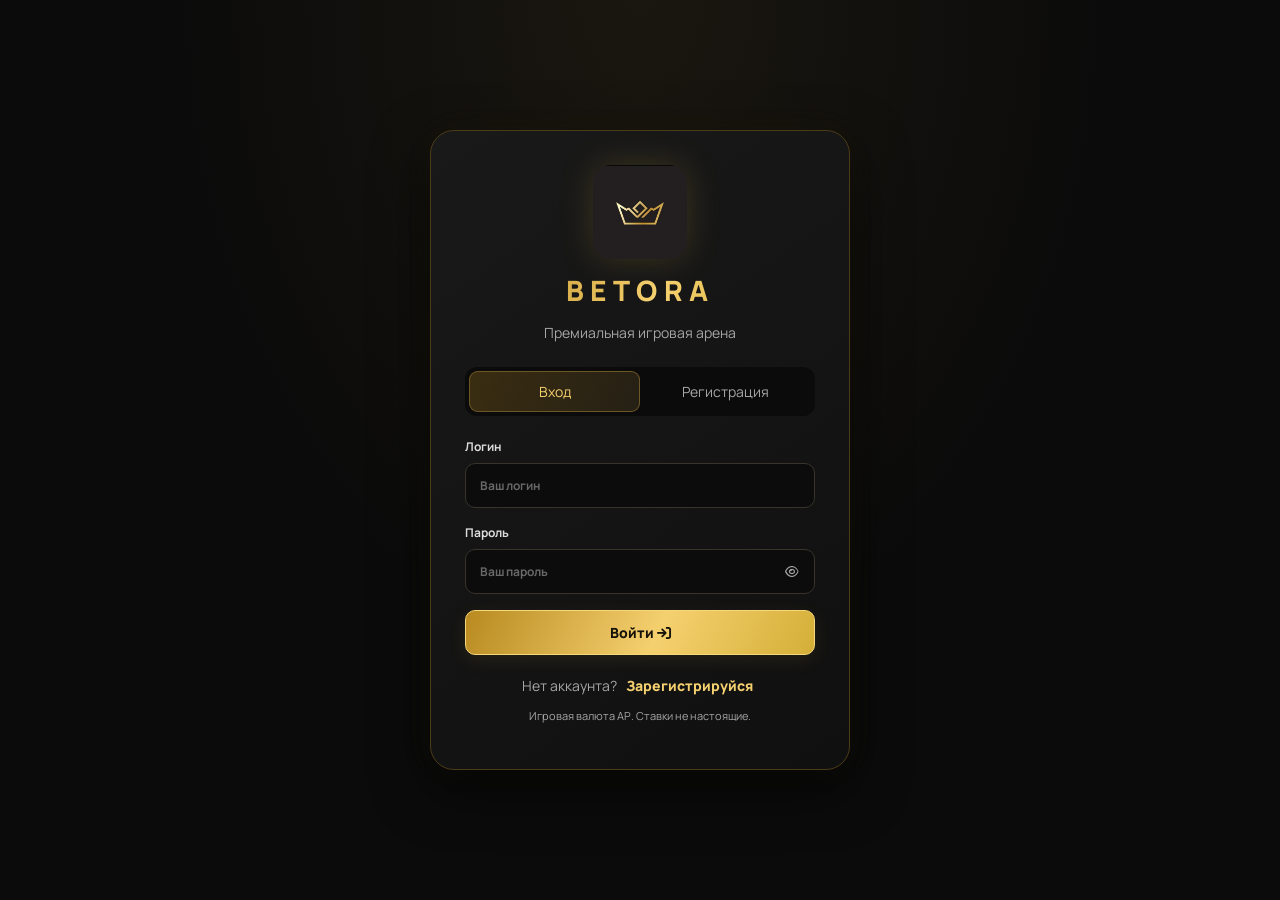
==== index.html @ 0d64f470 "Add files via upload" ====
<!doctype html>
<html lang="ru">
<head>
<meta charset="utf-8"><meta name="viewport" content="width=device-width,initial-scale=1">
<meta name="theme-color" content="#0b0b0b"><title>BETORA — вход</title>
<link rel="icon" href="/assets/logo.png"><link rel="stylesheet" href="/assets/css/style.css">
<link rel="stylesheet" href="https://cdnjs.cloudflare.com/ajax/libs/font-awesome/6.5.2/css/all.min.css">
</head>
<body class="auth-page">
<main class="auth-card">
  <img class="brand-logo" src="/assets/logo.png" alt="Корона BETORA">
  <div class="brand-name">BETORA</div><p class="muted center">Премиальная игровая арена</p>
  <div class="auth-tabs"><button class="tab active" data-auth-tab="login">Вход</button><button class="tab" data-auth-tab="register">Регистрация</button></div>
  <form id="login-form" class="form-stack">
    <label>Логин<input name="login" autocomplete="username" minlength="3" required maxlength="32" placeholder="Ваш логин"></label>
    <label>Пароль<div class="password-wrap"><input name="password" type="password" autocomplete="current-password" required placeholder="Ваш пароль"><button class="eye" type="button" aria-label="Показать пароль"><i class="fa-regular fa-eye"></i></button></div></label>
    <button class="gold-button" type="submit">Войти <i class="fa-solid fa-arrow-right-to-bracket"></i></button>
  </form>
  <form id="register-form" class="form-stack hidden">
    <label>Ваш ник в Minecraft<input name="mc_nick" required minlength="3" maxlength="16" pattern="[A-Za-z0-9_]{3,16}" placeholder="Steve_123"></label>
    <label>Придумайте логин<input name="login" required minlength="3" maxlength="32" pattern="[A-Za-z0-9_.-]{3,32}" autocomplete="username" placeholder="От 3 символов"></label>
    <label>Придумайте пароль<div class="password-wrap"><input name="password" type="password" required minlength="6" autocomplete="new-password" placeholder="Минимум 6 символов"><button class="eye" type="button" aria-label="Показать пароль"><i class="fa-regular fa-eye"></i></button></div></label>
    <button class="gold-button" type="submit">Создать аккаунт <i class="fa-solid fa-user-plus"></i></button>
  </form>
  <p class="auth-switch muted" id="auth-switch">Нет аккаунта? <button type="button" data-auth-tab="register">Зарегистрируйся</button></p>
  <p class="tiny muted center">Игровая валюта АР. Ставки не настоящие.</p>
</main>
<div id="toast-root" class="toast-root"></div>
<script src="/assets/js/common.js"></script><script src="/assets/js/auth.js"></script>
</body></html>
---- assets/css/style.css ----
@import url('https://fonts.googleapis.com/css2?family=Manrope:wght@400;500;600;700;800&display=swap');
:root{--bg:#0b0b0b;--panel:#161616;--panel2:#1d1d1d;--gold:#D4AF37;--gold2:#F5D06F;--text:#f5f5f5;--muted:#a6a6a6;--line:#343027;--danger:#ff6d70;--success:#65d6a1;--gold-grad:linear-gradient(115deg,#b88a20,#f5d06f 55%,#d4af37);--shadow:0 18px 55px #0009}
*{box-sizing:border-box}html{min-height:100%;background:var(--bg)}body{margin:0;background:radial-gradient(ellipse at top,#1a1710 0,#0b0b0b 52%);color:var(--text);font-family:Manrope,Arial,sans-serif;min-height:100vh;font-size:14px}button,input,select{font:inherit}button{cursor:pointer}a{color:inherit;text-decoration:none}.hidden{display:none!important}.muted{color:var(--muted)}.center{text-align:center}.tiny{font-size:11px;line-height:1.6}.gold-text{color:var(--gold2)}.brand-logo{width:94px;height:94px;object-fit:contain;border-radius:18px;display:block;margin:0 auto 12px;filter:drop-shadow(0 0 16px #d4af3730)}.brand-name{font-weight:800;letter-spacing:.22em;text-align:center;font-size:28px;background:var(--gold-grad);color:transparent;background-clip:text}.auth-page{display:grid;place-items:center;padding:24px}.auth-card{width:min(100%,420px);padding:34px;background:linear-gradient(145deg,#191919,#101010);border:1px solid #4b3c18;border-radius:24px;box-shadow:var(--shadow),0 0 32px #d4af370b}.auth-tabs{display:grid;grid-template-columns:1fr 1fr;padding:4px;border-radius:12px;background:#0b0b0b;margin:25px 0 22px}.tab{border:0;background:transparent;color:var(--muted);padding:11px;border-radius:9px}.tab.active{background:linear-gradient(110deg,#3a2d11,#252015);color:var(--gold2);box-shadow:inset 0 0 0 1px #6d5625}.form-stack{display:flex;flex-direction:column;gap:16px}.form-stack label,.modal-card label,.stake-label{display:flex;flex-direction:column;gap:8px;color:#ddd;font-size:12px;font-weight:700}input,select{width:100%;min-width:0;background:#0c0c0c;border:1px solid #38342a;color:var(--text);padding:13px 14px;border-radius:10px;outline:none;transition:border .2s,box-shadow .2s}input:focus,select:focus{border-color:var(--gold);box-shadow:0 0 0 3px #d4af3718}input::placeholder{color:#686868}.password-wrap{display:flex;position:relative}.password-wrap input{padding-right:46px}.eye{position:absolute;right:4px;top:4px;bottom:4px;width:38px;background:transparent;border:0;color:var(--muted)}.gold-button,.outline-button,.icon-button{border-radius:10px;padding:12px 16px;font-weight:800;transition:transform .18s,filter .18s,border .18s}.gold-button{background:var(--gold-grad);border:1px solid #f6d779;color:#16120a;box-shadow:0 5px 18px #d4af3719}.gold-button:hover{filter:brightness(1.08);transform:translateY(-1px)}.gold-button:disabled{opacity:.45;cursor:not-allowed;transform:none}.outline-button{background:#171611;color:var(--gold2);border:1px solid #665321}.outline-button:hover{border-color:var(--gold)}.icon-button{background:#171717;border:1px solid #353535;color:#ddd;padding:10px 12px}.auth-switch{text-align:center;margin:20px 0 8px}.auth-switch button{border:0;background:transparent;color:var(--gold2);font-weight:800}.app-shell{max-width:1440px;margin:auto;min-height:100vh;display:flex;flex-direction:column}.topbar{display:flex;align-items:center;justify-content:space-between;padding:20px clamp(16px,4vw,52px);gap:18px;border-bottom:1px solid #28251c;background:#0c0c0ce8;position:sticky;top:0;z-index:5;backdrop-filter:blur(16px)}.brand{display:flex;align-items:center;gap:12px;font-weight:800;letter-spacing:.16em}.brand img{width:48px;height:42px;object-fit:contain}.brand.compact{font-size:19px}.brand small{font-size:9px;color:var(--gold2);letter-spacing:.1em}.user-tools{display:flex;align-items:center;gap:10px}.balance-chip{display:flex;flex-direction:column;gap:3px;background:transparent;color:var(--text);border:0;text-align:right;padding:4px 10px}.balance-chip span{font-size:12px;color:var(--muted)}.balance-chip strong{font-size:12px}.balance-chip b{color:var(--gold2)}.main-tabs{display:flex;gap:7px;padding:16px clamp(16px,4vw,52px);border-bottom:1px solid #28251c;overflow:auto}.main-tabs button{white-space:nowrap;display:flex;align-items:center;gap:9px;background:transparent;border:1px solid transparent;color:#aaa;padding:12px 15px;border-radius:10px;font-weight:700}.main-tabs button.active,.main-tabs button:hover{color:var(--gold2);background:#d4af370d;border-color:#59471d}.content{padding:30px clamp(16px,4vw,52px);flex:1}.section-heading{display:flex;align-items:center;justify-content:space-between;gap:16px;margin-bottom:24px}.section-heading h1{font-size:clamp(25px,4vw,34px);margin:4px 0 0;letter-spacing:-.04em}.eyebrow{color:var(--gold);font-size:10px;letter-spacing:.17em;font-weight:800;margin:0}.live-pill{border:1px solid #3c3523;border-radius:99px;padding:8px 12px;color:#c6b987;font-size:11px}.live-pill i{display:inline-block;width:6px;height:6px;background:var(--success);border-radius:50%;margin-right:6px;box-shadow:0 0 10px #65d6a1}.match-grid{display:grid;grid-template-columns:repeat(2,minmax(0,1fr));gap:14px}.match-card{background:linear-gradient(145deg,#191919,#111);border:1px solid #302c21;border-radius:16px;padding:18px;min-width:0;transition:border .2s,transform .2s}.match-card:hover{border-color:#76602a;transform:translateY(-2px)}.match-meta{display:flex;justify-content:space-between;gap:8px;color:var(--muted);font-size:11px;margin-bottom:18px}.league{color:var(--gold2)}.teams{display:grid;grid-template-columns:1fr auto 1fr;align-items:center;gap:12px;margin-bottom:20px}.team{font-weight:800;font-size:14px;overflow-wrap:anywhere}.team:last-child{text-align:right}.versus{color:#666;font-size:10px;font-weight:800}.odds-row{display:grid;grid-template-columns:repeat(3,minmax(0,1fr));gap:8px}.odd-button{border:1px solid #39352a;background:#202019;color:#ddd;border-radius:9px;padding:11px 5px;display:flex;flex-direction:column;gap:4px;align-items:center}.odd-button span{font-size:10px;color:#999}.odd-button strong{color:var(--gold2);font-size:14px}.odd-button:hover,.odd-button.selected{background:#392e12;border-color:var(--gold);box-shadow:0 0 14px #d4af3715}.subtabs{display:flex;gap:8px;margin:-8px 0 22px}.subtabs button{border:1px solid #343027;background:#171717;color:#aaa;border-radius:9px;padding:10px 18px}.subtabs button.active{border-color:var(--gold);color:var(--gold2);background:#d4af3712}.site-footer{padding:22px;text-align:center;color:#777;font-size:11px;border-top:1px solid #24221b}.coupon{position:fixed;right:24px;bottom:24px;width:330px;max-height:75vh;overflow:auto;z-index:9;background:#171715;border:1px solid #665321;border-radius:18px;padding:18px;box-shadow:var(--shadow),0 0 28px #d4af3710}.coupon-head{display:flex;justify-content:space-between;align-items:center;margin-bottom:12px}.coupon-head h2{font-size:19px;margin:5px 0}.coupon-items{display:flex;flex-direction:column;gap:8px;max-height:220px;overflow:auto}.coupon-item{border:1px solid #343027;background:#101010;padding:11px;border-radius:10px;display:grid;grid-template-columns:1fr auto;gap:8px}.coupon-item strong{font-size:12px}.coupon-item small{display:block;color:var(--muted);margin-top:5px}.remove-pick{border:0;background:transparent;color:#aaa}.empty-state{padding:22px 8px;color:#777;text-align:center;font-size:12px}.stake-label{margin-top:15px}.payout-row{display:flex;justify-content:space-between;gap:8px;font-size:12px;color:#aaa;margin:14px 0}.payout-row strong{color:var(--gold2)}.full{width:100%}.coupon .tiny{text-align:center}.coupon-backdrop{display:none}.modal{position:fixed;inset:0;background:#000b;z-index:20;display:none;align-items:center;justify-content:center;padding:18px;backdrop-filter:blur(7px)}.modal.open{display:flex;animation:fadeIn .18s ease}.modal-card{position:relative;width:min(100%,440px);padding:28px;background:linear-gradient(145deg,#1b1b19,#111);border:1px solid #665321;border-radius:18px;box-shadow:var(--shadow)}.modal-card.wide{width:min(100%,650px);max-height:90vh;overflow:auto}.modal-card h2{margin:4px 0 16px}.modal-card p{line-height:1.7;color:#bbb}.modal-close{position:absolute;right:14px;top:14px;border:0;background:transparent;color:#999;font-size:18px}.modal-balance{margin:0 0 18px}.modal-balance strong{color:var(--gold2)}.button-row{display:flex;gap:10px;margin-top:16px}.button-row>*{flex:1}.table-wrap{overflow:auto;border:1px solid #302c21;border-radius:14px;background:#141414}table{width:100%;border-collapse:collapse;min-width:650px}th,td{text-align:left;padding:14px 16px;border-bottom:1px solid #2b2922;font-size:12px}th{color:var(--gold2);font-size:10px;text-transform:uppercase;letter-spacing:.08em;background:#1b1a16}td{color:#ddd}tr:last-child td{border-bottom:0}.status{display:inline-block;border-radius:99px;padding:5px 8px;font-size:10px;font-weight:800;background:#29261e;color:#e0c66f}.status.won,.status.done{background:#123426;color:#7de1b2}.status.lost{background:#3a2020;color:#ff9a9c}.status.pending{background:#29261e;color:#e0c66f}.table-actions{display:flex;gap:6px;flex-wrap:wrap}.small-button{border:1px solid #54451f;background:#242015;color:var(--gold2);padding:7px 9px;border-radius:7px;font-size:11px;font-weight:700}.small-button.danger{border-color:#6b3030;color:#ff9a9c;background:#241515}.search-input{max-width:280px}.admin-label{color:var(--gold2);font-size:12px}.count-badge{background:var(--gold-grad);color:#15120a;border-radius:99px;padding:2px 6px;font-size:10px}.admin-tabs{flex-wrap:wrap}.toast-root{position:fixed;top:18px;right:18px;z-index:100;display:flex;flex-direction:column;gap:8px;width:min(360px,calc(100vw - 36px))}.toast{background:#1d1d1a;border:1px solid #55451e;border-left:3px solid var(--gold);border-radius:10px;padding:13px 15px;box-shadow:var(--shadow);animation:slideIn .2s ease;font-size:12px}.toast.error{border-left-color:var(--danger)}.toast.success{border-left-color:var(--success)}.skeleton-card{height:180px;border-radius:15px;background:linear-gradient(90deg,#171717 25%,#24231f 45%,#171717 65%);background-size:250% 100%;animation:shimmer 1.4s infinite;border:1px solid #28251c}.admin-form-grid{display:grid;grid-template-columns:1fr 1fr;gap:12px}.admin-form-grid label{display:flex;flex-direction:column;gap:6px;font-size:11px;color:#bbb}.admin-form-grid .span-two{grid-column:1/-1}
@keyframes shimmer{to{background-position:-250% 0}}@keyframes fadeIn{from{opacity:0}to{opacity:1}}@keyframes slideIn{from{transform:translateY(-8px);opacity:0}to{transform:translateY(0);opacity:1}}
@media(max-width:900px){.match-grid{grid-template-columns:1fr}.coupon{right:14px;bottom:14px}.content{padding-top:24px}.main-tabs{padding-top:10px;padding-bottom:10px}}@media(max-width:650px){.topbar{padding:13px 14px;align-items:flex-start}.brand.compact{font-size:15px;gap:6px}.brand img{width:35px;height:35px}.user-tools{gap:5px;flex-wrap:wrap;justify-content:flex-end}.balance-chip{padding:3px;font-size:10px}.balance-chip span{max-width:90px;overflow:hidden;text-overflow:ellipsis}.user-tools .outline-button{font-size:11px;padding:9px}.content{padding:22px 14px}.section-heading{align-items:flex-start;flex-direction:column}.section-heading .search-input{max-width:none}.auth-card{padding:25px 20px}.coupon{width:auto;left:0;right:0;bottom:0;max-height:82vh;border-radius:20px 20px 0 0;transform:translateY(calc(100% - 70px));transition:transform .25s ease;z-index:15;padding-bottom:max(18px,env(safe-area-inset-bottom))}.coupon.open{transform:translateY(0)}.coupon:before{content:"";display:block;width:42px;height:4px;border-radius:4px;background:#6e6040;margin:-8px auto 14px}.coupon-backdrop.open{display:block;position:fixed;inset:0;background:#0009;z-index:14}.coupon-head{margin-bottom:8px}.coupon:not(.open) .coupon-items,.coupon:not(.open) .stake-label,.coupon:not(.open) .payout-row,.coupon:not(.open) #place-bet,.coupon:not(.open)>.tiny{display:none}.button-row{flex-direction:column}.admin-form-grid{grid-template-columns:1fr}.admin-form-grid .span-two{grid-column:auto}.admin-label{display:none}.site-footer{padding:18px 14px}.teams{gap:7px}.team{font-size:12px}}
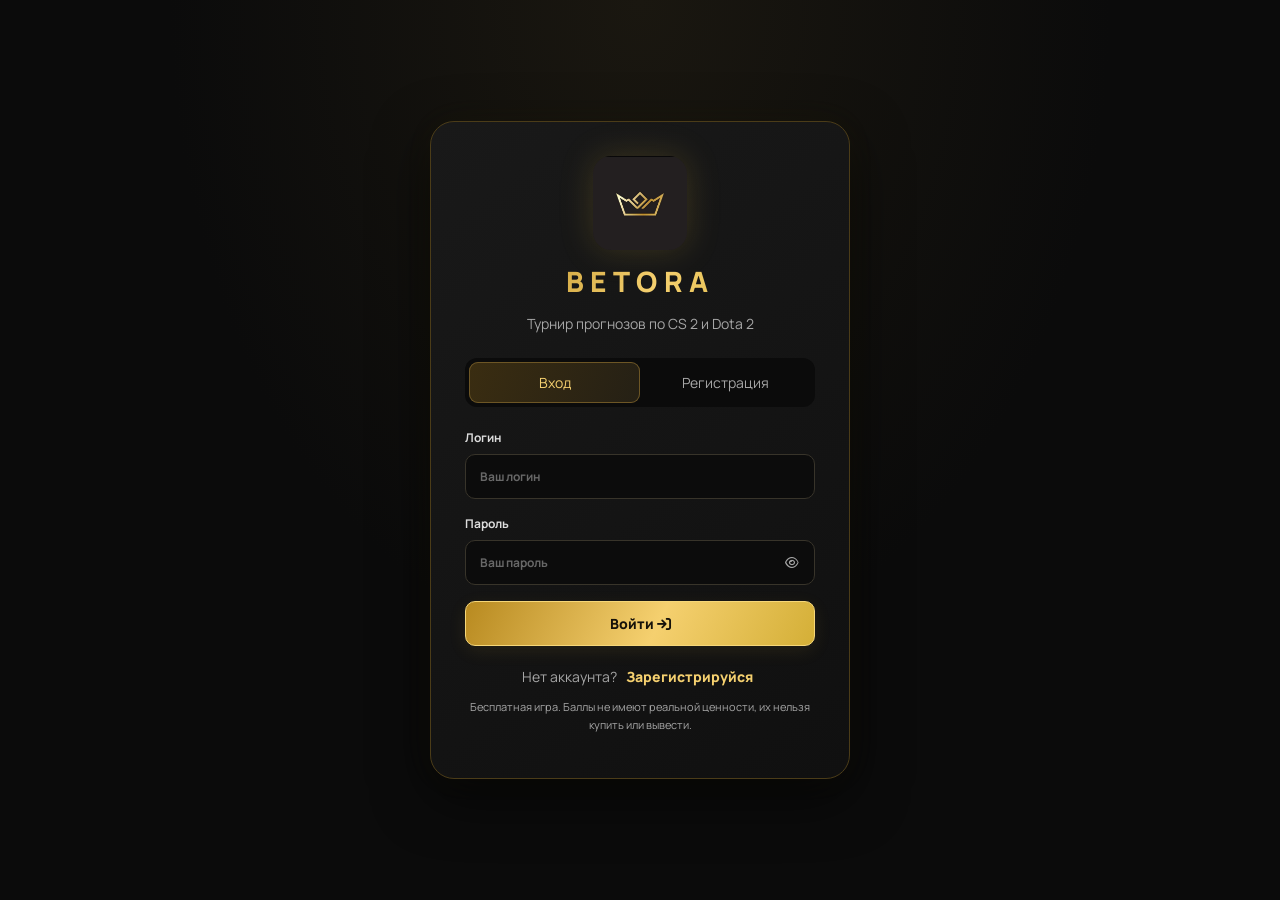
==== commit d5ff9b15: "Update index.html" ====
--- a/index.html
+++ b/index.html
@@ -9,7 +9,7 @@
 <body class="auth-page">
 <main class="auth-card">
   <img class="brand-logo" src="/assets/logo.png" alt="Корона BETORA">
-  <div class="brand-name">BETORA</div><p class="muted center">Премиальная игровая арена</p>
+  <div class="brand-name">BETORA</div><p class="muted center">Турнир прогнозов по CS 2 и Dota 2</p>
   <div class="auth-tabs"><button class="tab active" data-auth-tab="login">Вход</button><button class="tab" data-auth-tab="register">Регистрация</button></div>
   <form id="login-form" class="form-stack">
     <label>Логин<input name="login" autocomplete="username" minlength="3" required maxlength="32" placeholder="Ваш логин"></label>
@@ -21,10 +21,12 @@
     <label>Придумайте логин<input name="login" required minlength="3" maxlength="32" pattern="[A-Za-z0-9_.-]{3,32}" autocomplete="username" placeholder="От 3 символов"></label>
     <label>Придумайте пароль<div class="password-wrap"><input name="password" type="password" required minlength="6" autocomplete="new-password" placeholder="Минимум 6 символов"><button class="eye" type="button" aria-label="Показать пароль"><i class="fa-regular fa-eye"></i></button></div></label>
     <button class="gold-button" type="submit">Создать аккаунт <i class="fa-solid fa-user-plus"></i></button>
+    <p class="tiny muted center">После регистрации вы получите 1000 стартовых баллов бесплатно.</p>
   </form>
   <p class="auth-switch muted" id="auth-switch">Нет аккаунта? <button type="button" data-auth-tab="register">Зарегистрируйся</button></p>
-  <p class="tiny muted center">Игровая валюта АР. Ставки не настоящие.</p>
+  <p class="tiny muted center">Бесплатная игра. Баллы не имеют реальной ценности, их нельзя купить или вывести.</p>
 </main>
 <div id="toast-root" class="toast-root"></div>
 <script src="/assets/js/common.js"></script><script src="/assets/js/auth.js"></script>
-</body></html>
+</body>
+</html>
